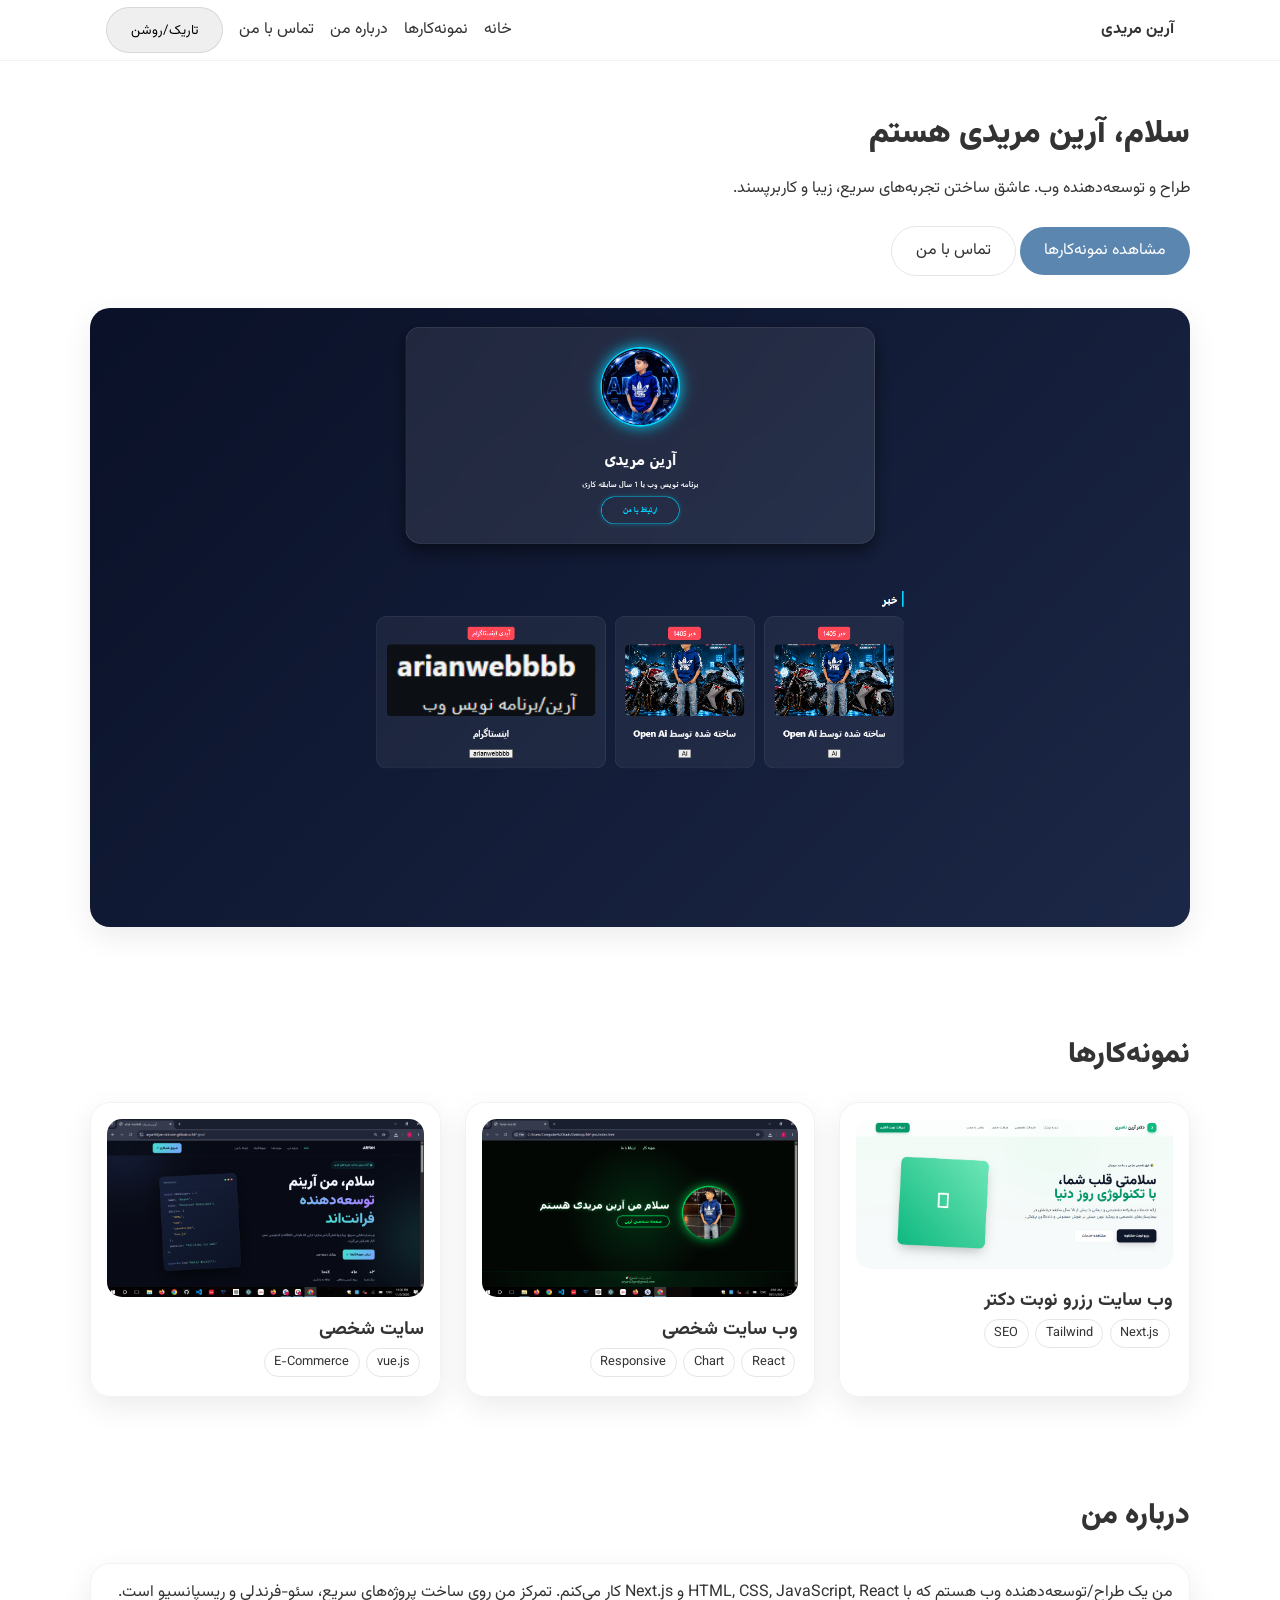
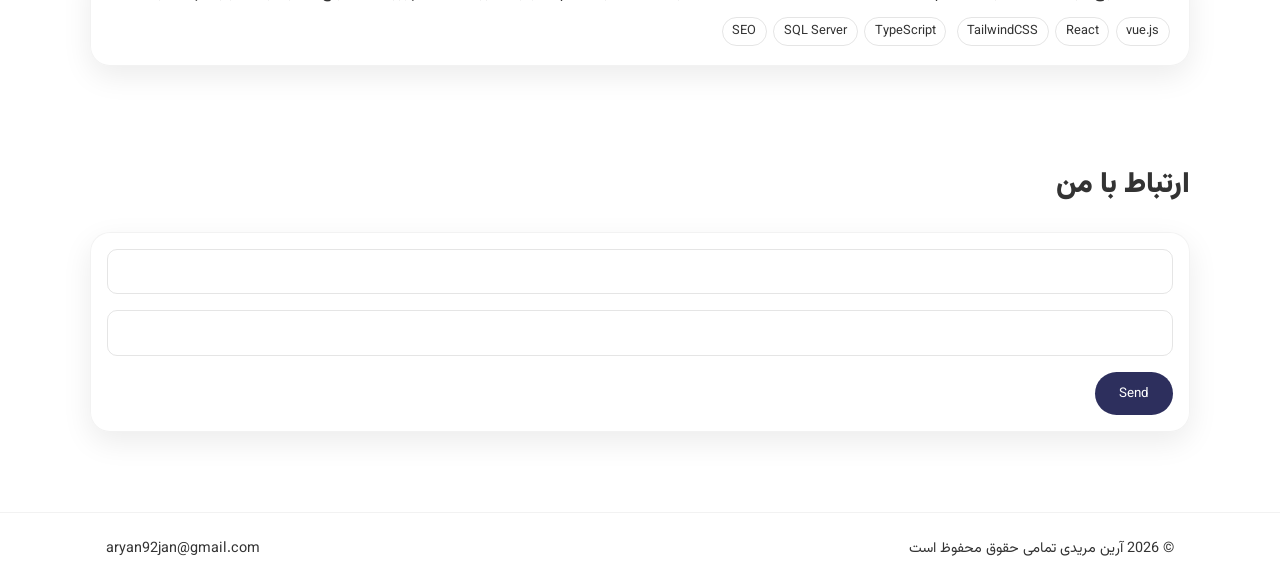
==== index.html @ 0975108d "Update index.html" ====
<!DOCTYPE html>
<html lang="fa" dir="rtl">
<head>
  <meta charset="UTF-8">
  <meta name="viewport" content="width=device-width, initial-scale=1.0">
  <title>آرین مریدی/برنامه نویس وب</title>
  <link rel="icon" href="ari.png">
</head>
<style>
@import url('https://fonts.googleapis.com/css2?family=Vazirmatn:wght@400;700;900&display=swap');
:root {
  --primary: #5b86b0;
  --accent: #2d2f5d;
}
* { box-sizing: border-box; margin: 0; padding: 0; }
body {
  font-family: 'Vazirmatn', sans-serif;
  background-color: #fff;
  color: #333;
  line-height: 1.6;
  scroll-behavior: smooth;
}
body.dark {
  background-color: #0f1222;
  color: #f0f0f0;
}
a { color: inherit; text-decoration: none; }
.container { max-width: 1100px; margin: auto; padding: 0 1rem; }
header {
  position: sticky; top: 0; background: rgba(255,255,255,0.9); backdrop-filter: blur(6px);
  border-bottom: 1px solid rgba(0,0,0,0.05); z-index: 50;
}
body.dark header { background: rgba(15,18,34,0.9); border-color: rgba(255,255,255,0.1); }
header .container { display: flex; align-items: center; justify-content: space-between; height: 60px; }
nav { display: flex; gap: 1rem; align-items: center; }
nav a:hover { color: var(--primary); }
.hero { display: grid; gap: 2rem; align-items: center; padding: 3rem 0; }
.hero img { width: 100%; border-radius: 20px; box-shadow: 0 10px 30px rgba(0,0,0,0.08); }
.btn { padding: 0.7rem 1.5rem; border-radius: 999px; display: inline-block;font-family: Vazirmatn; }
.btn-primary { background: var(--primary); color: #fff; }
.btn-outline { border: 1px solid rgba(0,0,0,0.1); }
body.dark .btn-outline { border-color: rgba(255,255,255,0.2);font-family: Vazirmatn; }
.section { padding: 3rem 0; }
.section-title { font-size: 1.8rem; font-weight: 900; margin-bottom: 1.5rem; }
.grid { display: grid; gap: 1.5rem; }
.grid-2 { grid-template-columns: repeat(auto-fit, minmax(250px,1fr)); }
.card {
  border-radius: 20px; padding: 1rem;
  background: rgba(255,255,255,0.7); backdrop-filter: blur(6px);
  border: 1px solid rgba(0,0,0,0.05); box-shadow: 0 10px 30px rgba(0,0,0,0.08);
}
body.dark .card { background: rgba(255,255,255,0.05); border-color: rgba(255,255,255,0.1); }
.card img { width: 100%; border-radius: 15px; margin-bottom: 0.5rem; }
footer { border-top: 1px solid rgba(0,0,0,0.05); padding: 1.5rem 0; margin-top: 2rem; font-size: 0.9rem; }
body.dark footer { border-color: rgba(255,255,255,0.1); }
form input, form textarea {
  width: 100%; padding: 0.7rem; border-radius: 10px;
  border: 1px solid rgba(0,0,0,0.1); margin-bottom: 1rem; background: transparent;
  font-family:Vazirmatn;
}
body.dark form input, body.dark form textarea { border-color: rgba(255,255,255,0.2); color: inherit; }
form button { background: var(--accent); color: #fff; border: none; padding: 0.7rem 1.5rem; border-radius: 999px;
font-family:Vazirmatn;
 }
.tag { font-size: 0.8rem; padding: 0.2rem 0.6rem; border-radius: 999px; border: 1px solid rgba(0,0,0,0.1); display: inline-block; margin: 0.2rem; }
body.dark .tag { border-color: rgba(255,255,255,0.2); }
.mobile-menu { display: none; }
@media(max-width:768px){
  .hero { grid-template-columns: 1fr; }
  nav.desktop { display: none; }
  .mobile-menu { display: block; }
}
</style>
<body>
<header>
  <div class="container">
    <div><a href="#home"><strong>آرین مریدی</strong></a></div>
    <nav class="desktop">
      <a href="#home">خانه</a>
      <a href="#projects">نمونه‌کارها</a>
      <a href="#about">درباره من</a>
      <a href="#contact">تماس با من</a>
      <button id="theme-toggle" class="btn btn-outline">تاریک/روشن</button>
    </nav>
    <div class="mobile-menu">
      <button id="menu-btn" class="btn btn-outline">☰</button>
    </div>
  </div>
  <div id="mobile-links" style="display:none;flex-direction:column;padding:1rem;gap:1rem;">
    <a href="#home">خانه</a>
    <a href="#projects">نمونه‌کارها</a>
    <a href="#about">درباره من</a>
    <a href="#contact">تماس با من</a>
    <button id="theme-toggle" class="btn btn-outline">تاریک/روشن</button>
  </div>
</header>

<main>
<section id="home" class="hero container">
  <div>
    <h1 style="font-size:2rem;font-weight:900;margin-bottom:1rem;">سلام، آرین مریدی هستم</h1>
    <p style="margin-bottom:1.5rem;">طراح و توسعه‌دهنده وب. عاشق ساختن تجربه‌های سریع، زیبا و کاربرپسند.</p>
    <a href="#projects" class="btn btn-primary">مشاهده نمونه‌کارها</a>
    <a href="#contact" class="btn btn-outline">تماس با من</a>
  </div>
  <div><img src="5.png" alt="ARIAN-MORIDI"></div>
</section>

<section id="projects" class="section container">
  <h2 class="section-title">نمونه‌کارها</h2>
  <div class="grid grid-2">
    <div class="card">
      <img src="4.png" alt="Corporate">
      <h3>وب سایت رزرو نوبت دکتر</h3>
      <div>
        <span class="tag">Next.js</span><span class="tag">Tailwind</span><span class="tag">SEO</span>
      </div>
    </div>
    <div class="card">
      <img src="2.png" alt="Dashboard">
      <h3>وب سایت شخصی</h3>
      <div>
        <span class="tag">React</span><span class="tag">Chart</span><span class="tag">Responsive</span>
      </div>
    </div>
    <div class="card">
      <img src="1.png" alt="Shop">
      <h3> سایت شخصی</h3>
      <div>
        <span class="tag">vue.js</span><span class="tag">E-Commerce</span>
      </div>
    </div>
  </div>
</section>

<section id="about" class="section container">
  <h2 class="section-title">درباره من</h2>
  <div class="card">
    <p>من یک طراح/توسعه‌دهنده وب هستم که با HTML, CSS, JavaScript, React و Next.js کار می‌کنم.
    تمرکز من روی ساخت پروژه‌های سریع، سئو-فرندلی و ریسپانسیو است.</p>
    <div style="margin-top:0.5rem;">
      <span class="tag">vue.js</span><span class="tag">React</span><span class="tag">TailwindCSS</span>
      <span class="tag">TypeScript</span><span class="tag">SQL Server</span><span class="tag">SEO</span>
    </div>
  </div>
</section>

<section id="contact" class="section container">
  <h2 class="section-title">ارتباط با من</h2>
  <div class="card">
<form action="https://formsubmit.co/your@email.com" method="POST">
     <input type="text" name="اسم شما" required>
     <input type="email" name="ایمیل شما" required>
     <button type="submit">Send</button>
</form>
  </div>
</section>
</main>
<footer>
  <div class="container" style="display:flex;justify-content:space-between;">
    <p>© 2026 آرین مریدی تمامی حقوق محفوظ است</p>
    <a href="mailto:aryan92jan@gmail.com">aryan92jan@gmail.com</a>
  </div>
</footer>
</body>
<script>
document.addEventListener("DOMContentLoaded", function(){
  const toggle = document.getElementById("theme-toggle");
  toggle.addEventListener("click", function(){
    document.body.classList.toggle("dark");
    localStorage.setItem("theme", document.body.classList.contains("dark") ? "dark" : "light");
  });
  if(localStorage.getItem("theme")==="dark"){
    document.body.classList.add("dark");
  }

  const menuBtn = document.getElementById("menu-btn");
  const menu = document.getElementById("mobile-links");
  menuBtn.addEventListener("click", ()=> menu.classList.toggle("show"));
});
</script>
</html>
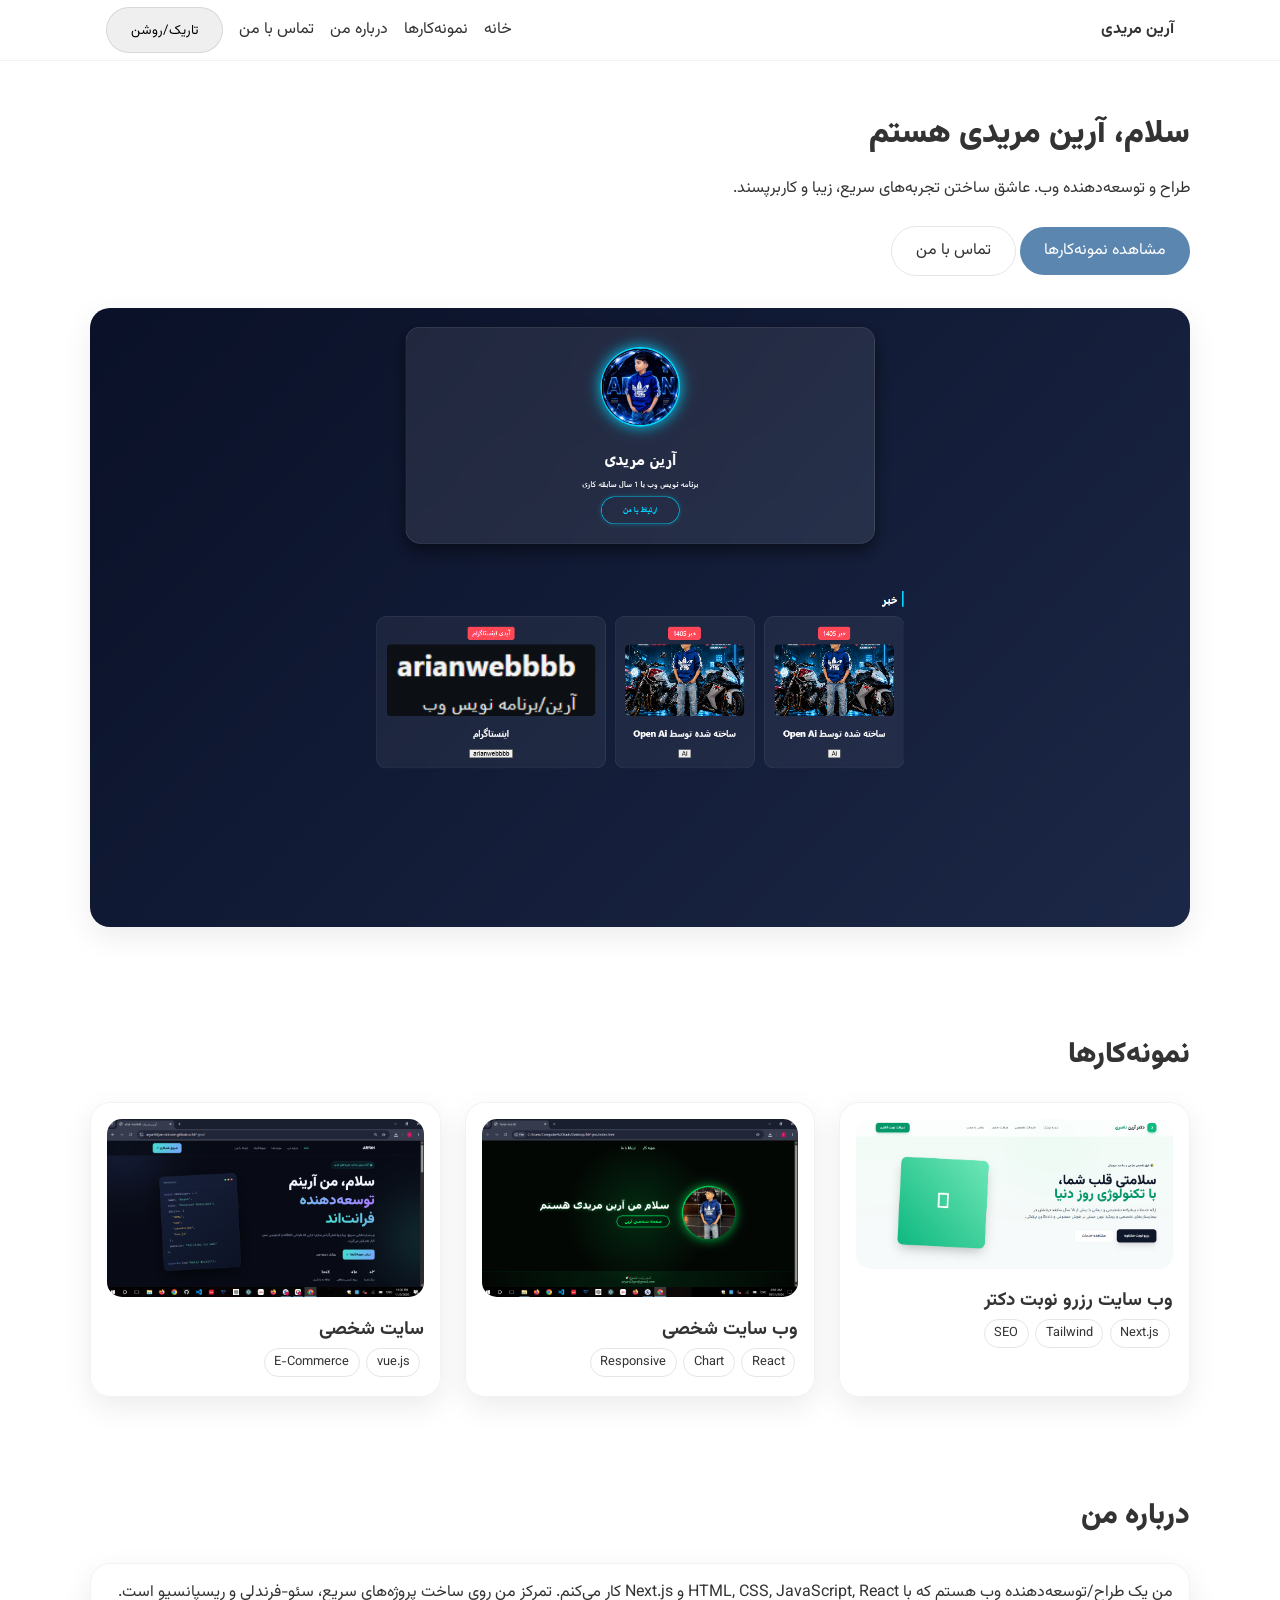
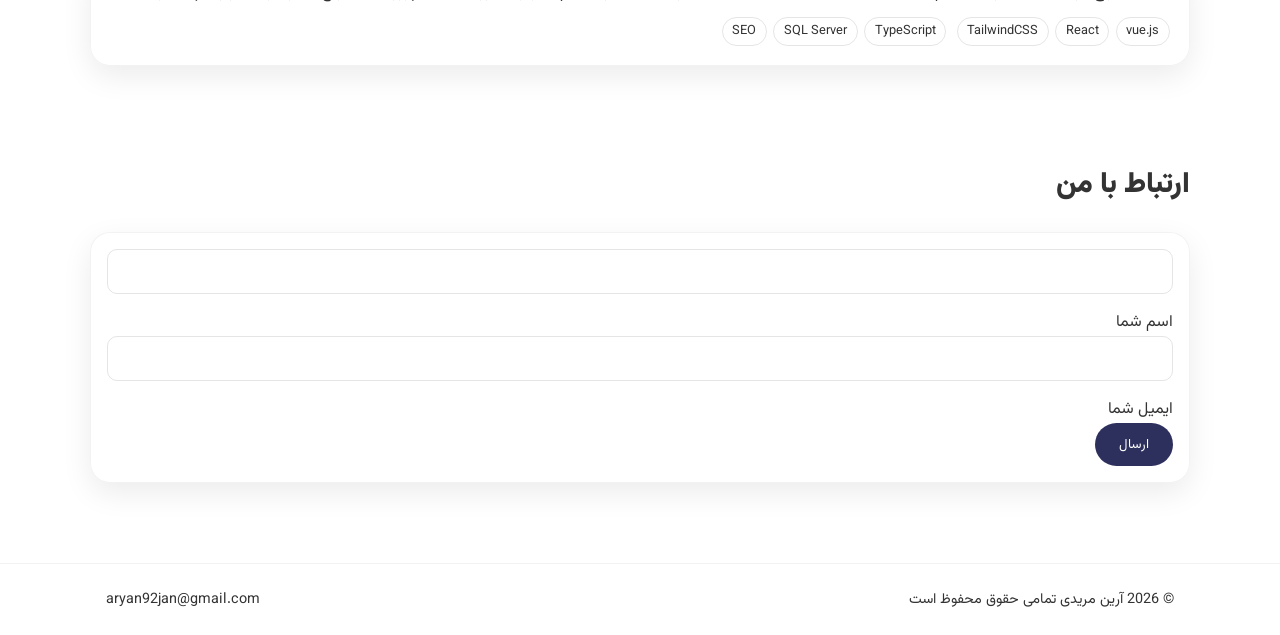
==== commit 31fd257e: "Update index.html" ====
--- a/index.html
+++ b/index.html
@@ -149,9 +149,9 @@
   <h2 class="section-title">ارتباط با من</h2>
   <div class="card">
 <form action="https://formsubmit.co/your@email.com" method="POST">
-     <input type="text" name="اسم شما" required>
-     <input type="email" name="ایمیل شما" required>
-     <button type="submit">Send</button>
+     <input type="text" name="name" required><p>اسم شما</p>
+     <input type="email" name="email" required><p>ایمیل شما</p>
+     <button type="submit">ارسال</button>
 </form>
   </div>
 </section>
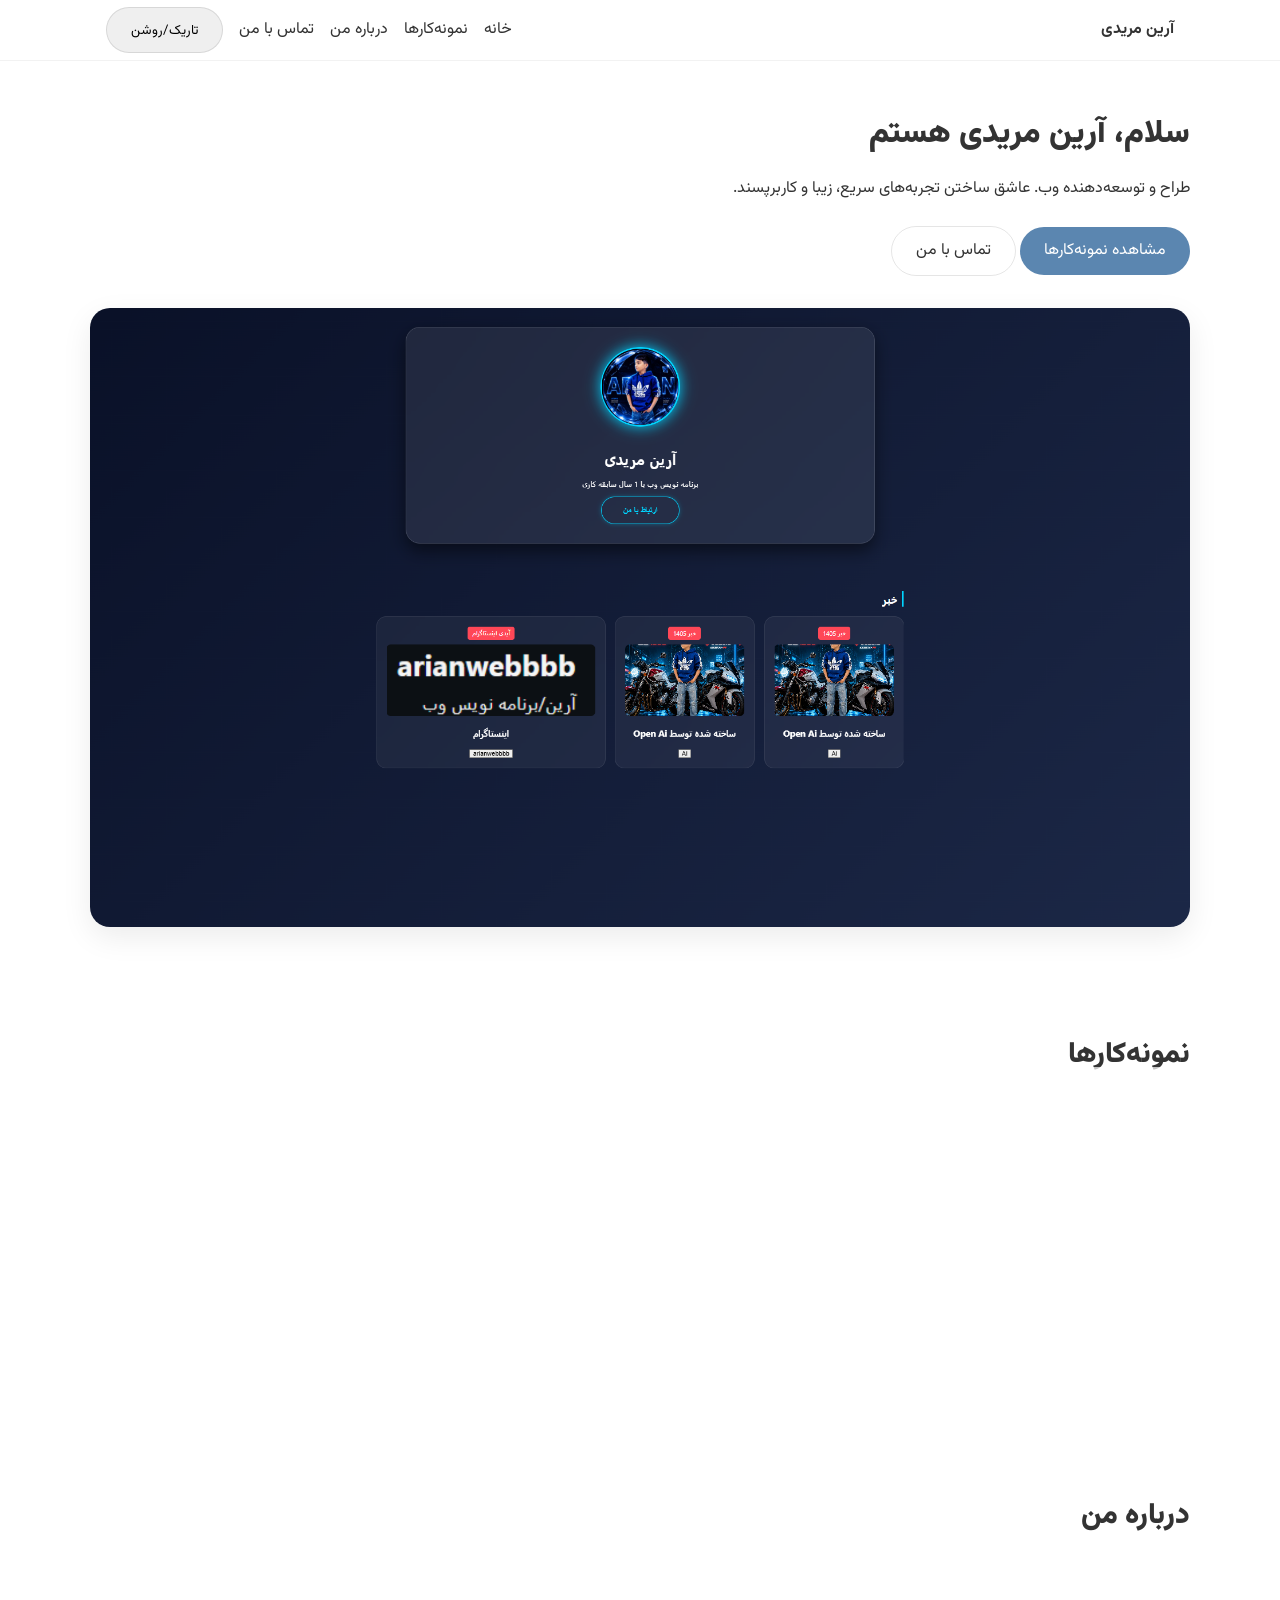
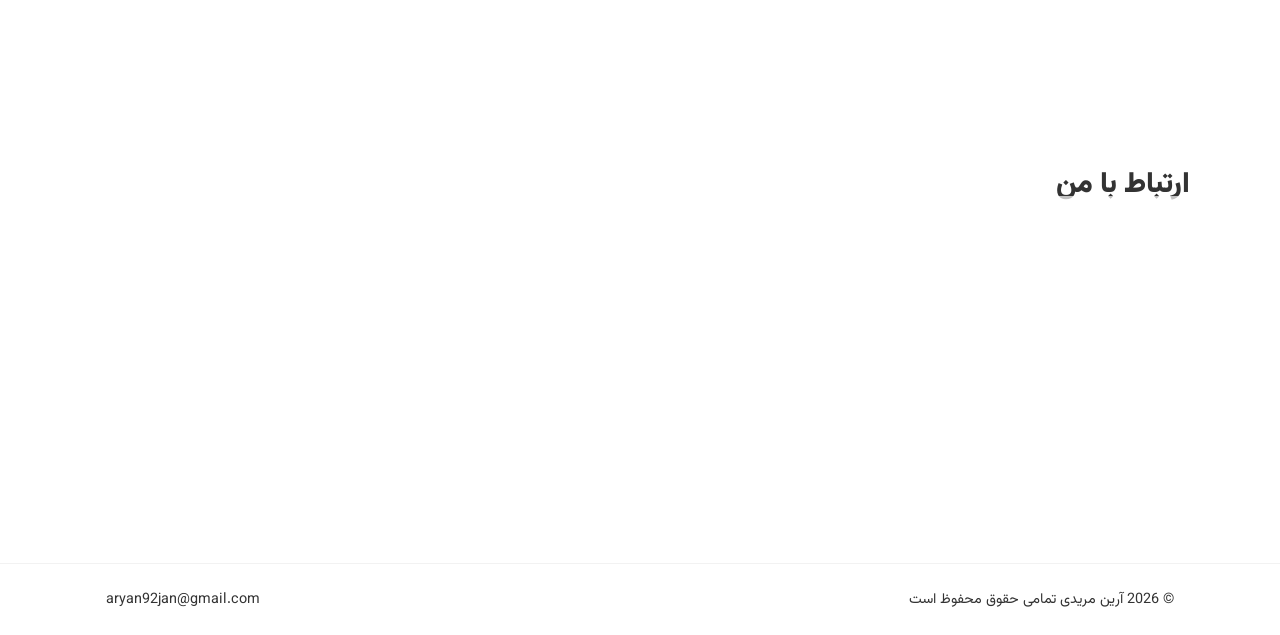
==== commit c0504fe8: "Update index.html" ====
--- a/index.html
+++ b/index.html
@@ -113,7 +113,7 @@
       <img src="4.png" alt="Corporate">
       <h3>وب سایت رزرو نوبت دکتر</h3>
       <div>
-        <span class="tag">Next.js</span><span class="tag">Tailwind</span><span class="tag">SEO</span>
+        <span class="tag">فرانت اند</span><span class="tag">html</span><span class="tag">css</span>
       </div>
     </div>
     <div class="card">
@@ -127,7 +127,7 @@
       <img src="1.png" alt="Shop">
       <h3> سایت شخصی</h3>
       <div>
-        <span class="tag">vue.js</span><span class="tag">E-Commerce</span>
+        <span class="tag">html css</span><span class="tag">فرانت اند</span>
       </div>
     </div>
   </div>
@@ -136,11 +136,11 @@
 <section id="about" class="section container">
   <h2 class="section-title">درباره من</h2>
   <div class="card">
-    <p>من یک طراح/توسعه‌دهنده وب هستم که با HTML, CSS, JavaScript, React و Next.js کار می‌کنم.
-    تمرکز من روی ساخت پروژه‌های سریع، سئو-فرندلی و ریسپانسیو است.</p>
+    <p>من یک طراح/توسعه‌دهنده وب هستم که با HTML, CSS, JavaScript کار می‌کنم.
+    تمرکز من روی ساخت پروژه‌های سریع، سئو و ریسپانسیو است.</p>
     <div style="margin-top:0.5rem;">
-      <span class="tag">vue.js</span><span class="tag">React</span><span class="tag">TailwindCSS</span>
-      <span class="tag">TypeScript</span><span class="tag">SQL Server</span><span class="tag">SEO</span>
+      <span class="tag">vue.js</span><span class="tag">html</span><span class="tag">css</span>
+      <span class="tag">javascript</span><span class="tag"></span><span class="tag"></span>
     </div>
   </div>
 </section>
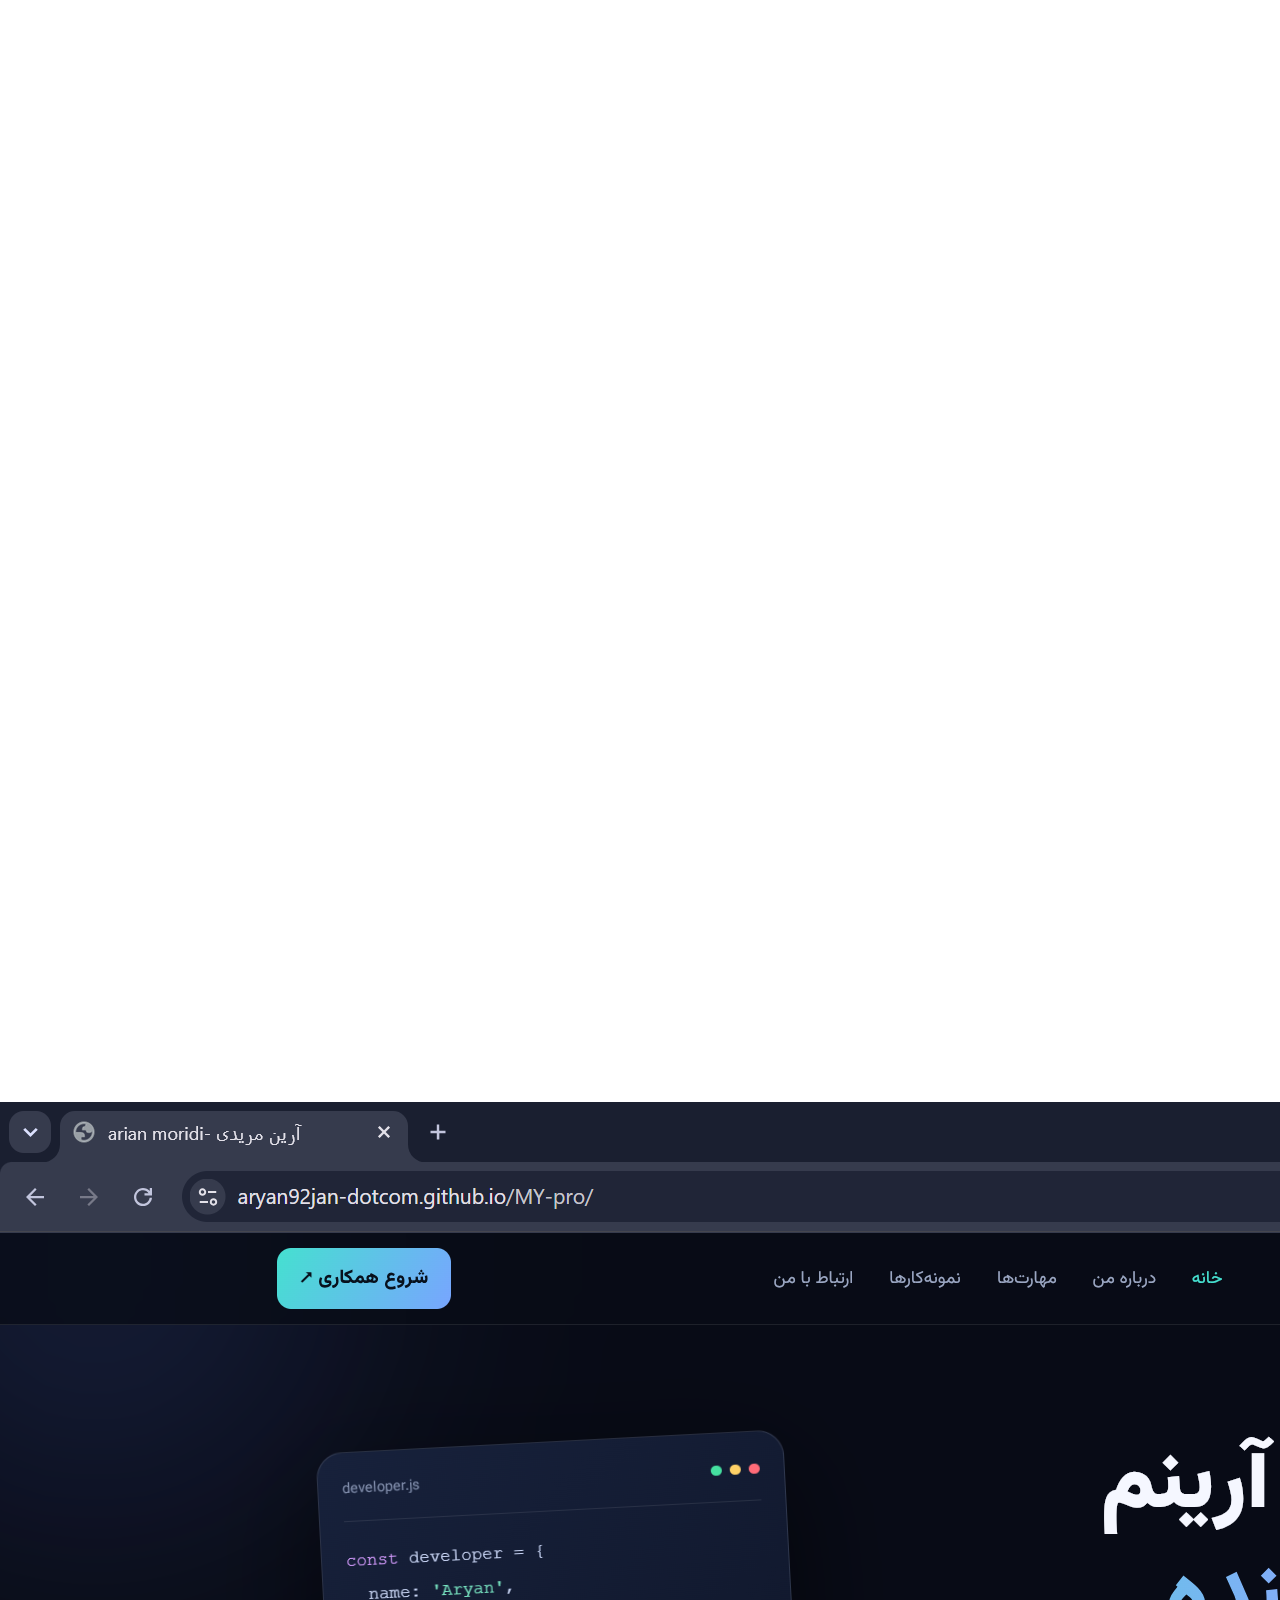
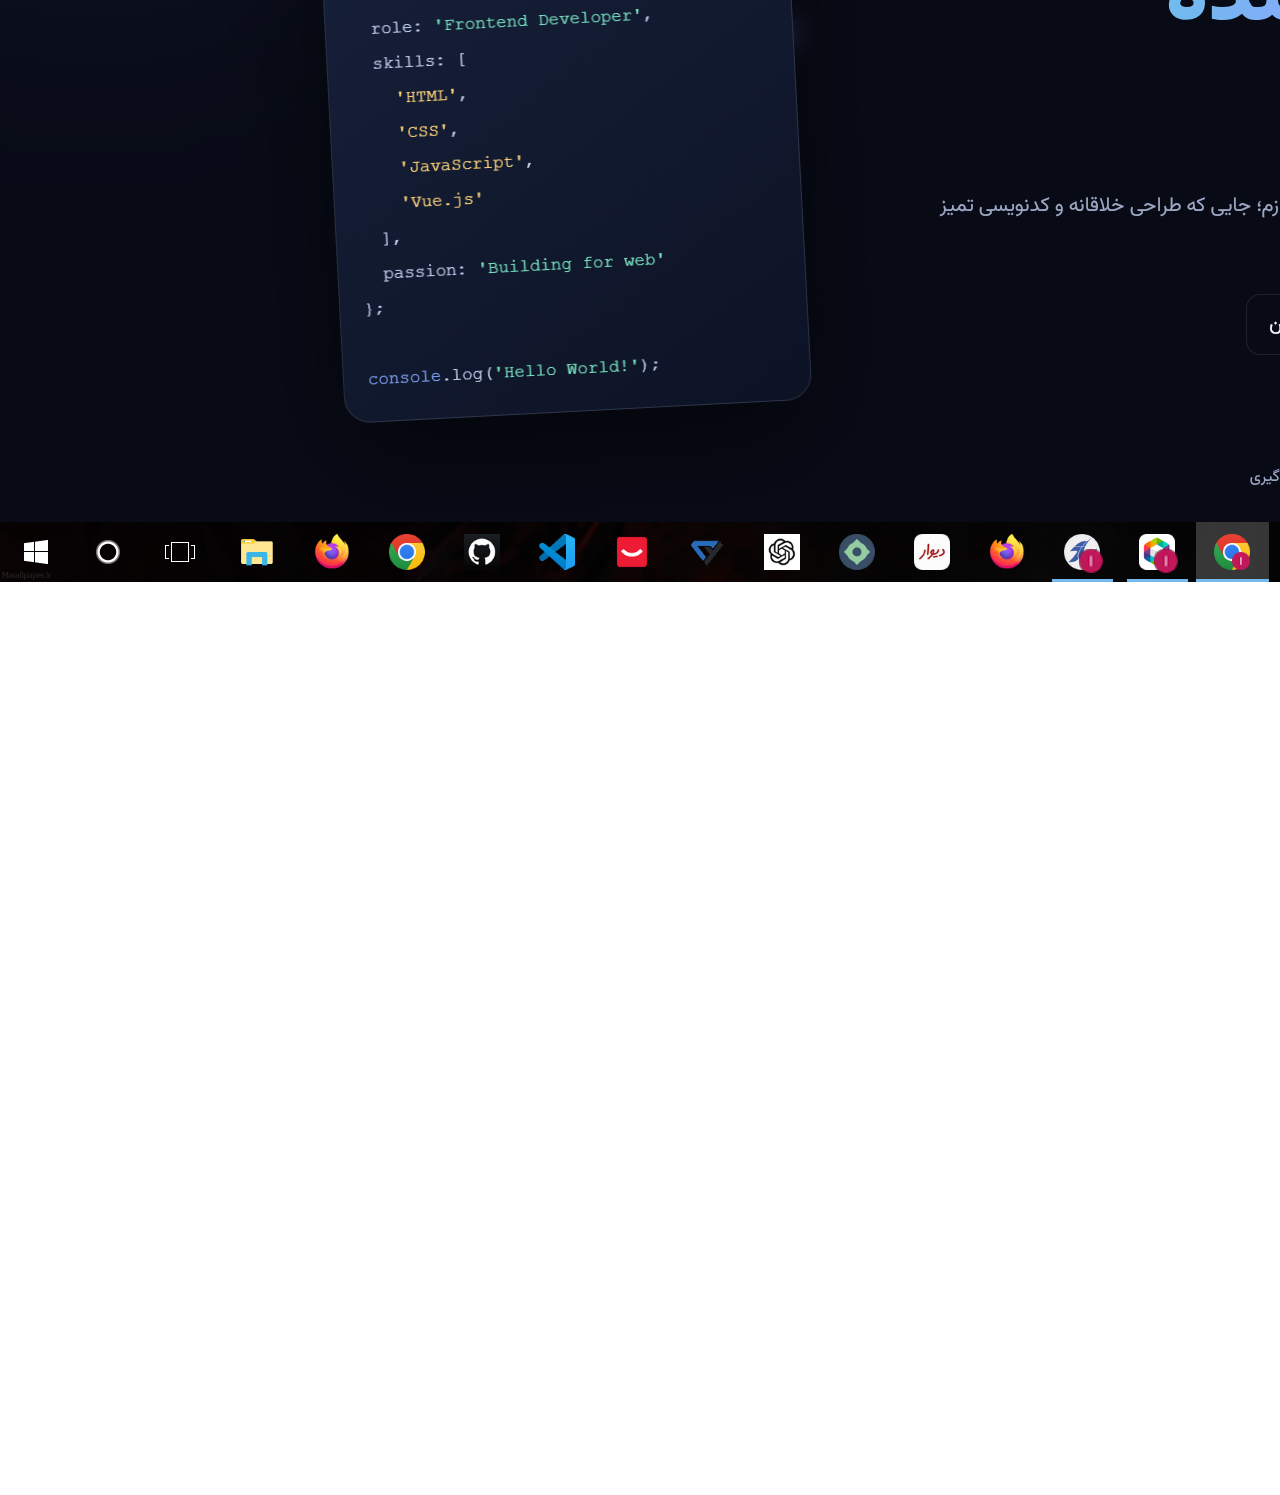
==== commit 3f04c53f: "Update index.html" ====
--- a/index.html
+++ b/index.html
@@ -110,20 +110,20 @@
   <h2 class="section-title">نمونه‌کارها</h2>
   <div class="grid grid-2">
     <div class="card">
-      <img src="4.png" alt="Corporate">
+      <img src="4.png" alt="نوبت دکتر">
       <h3>وب سایت رزرو نوبت دکتر</h3>
       <div>
         <span class="tag">فرانت اند</span><span class="tag">html</span><span class="tag">css</span>
       </div>
     </div>
     <div class="card">
-      <img src="2.png" alt="Dashboard">
+      <img src="2.png" alt="وب سایت شخصی">
       <h3>وب سایت شخصی</h3>
       <div>
-        <span class="tag">React</span><span class="tag">Chart</span><span class="tag">Responsive</span>
+        <span class="tag">فرانت اند</span><span class="tag">html css</span><span class="tag">javascript</span>
       </div>
     </div>
-    <div class="card">
+    <div class="شخصی">
       <img src="1.png" alt="Shop">
       <h3> سایت شخصی</h3>
       <div>
@@ -140,7 +140,7 @@
     تمرکز من روی ساخت پروژه‌های سریع، سئو و ریسپانسیو است.</p>
     <div style="margin-top:0.5rem;">
       <span class="tag">vue.js</span><span class="tag">html</span><span class="tag">css</span>
-      <span class="tag">javascript</span><span class="tag"></span><span class="tag"></span>
+      <span class="tag">javascript</span>
     </div>
   </div>
 </section>
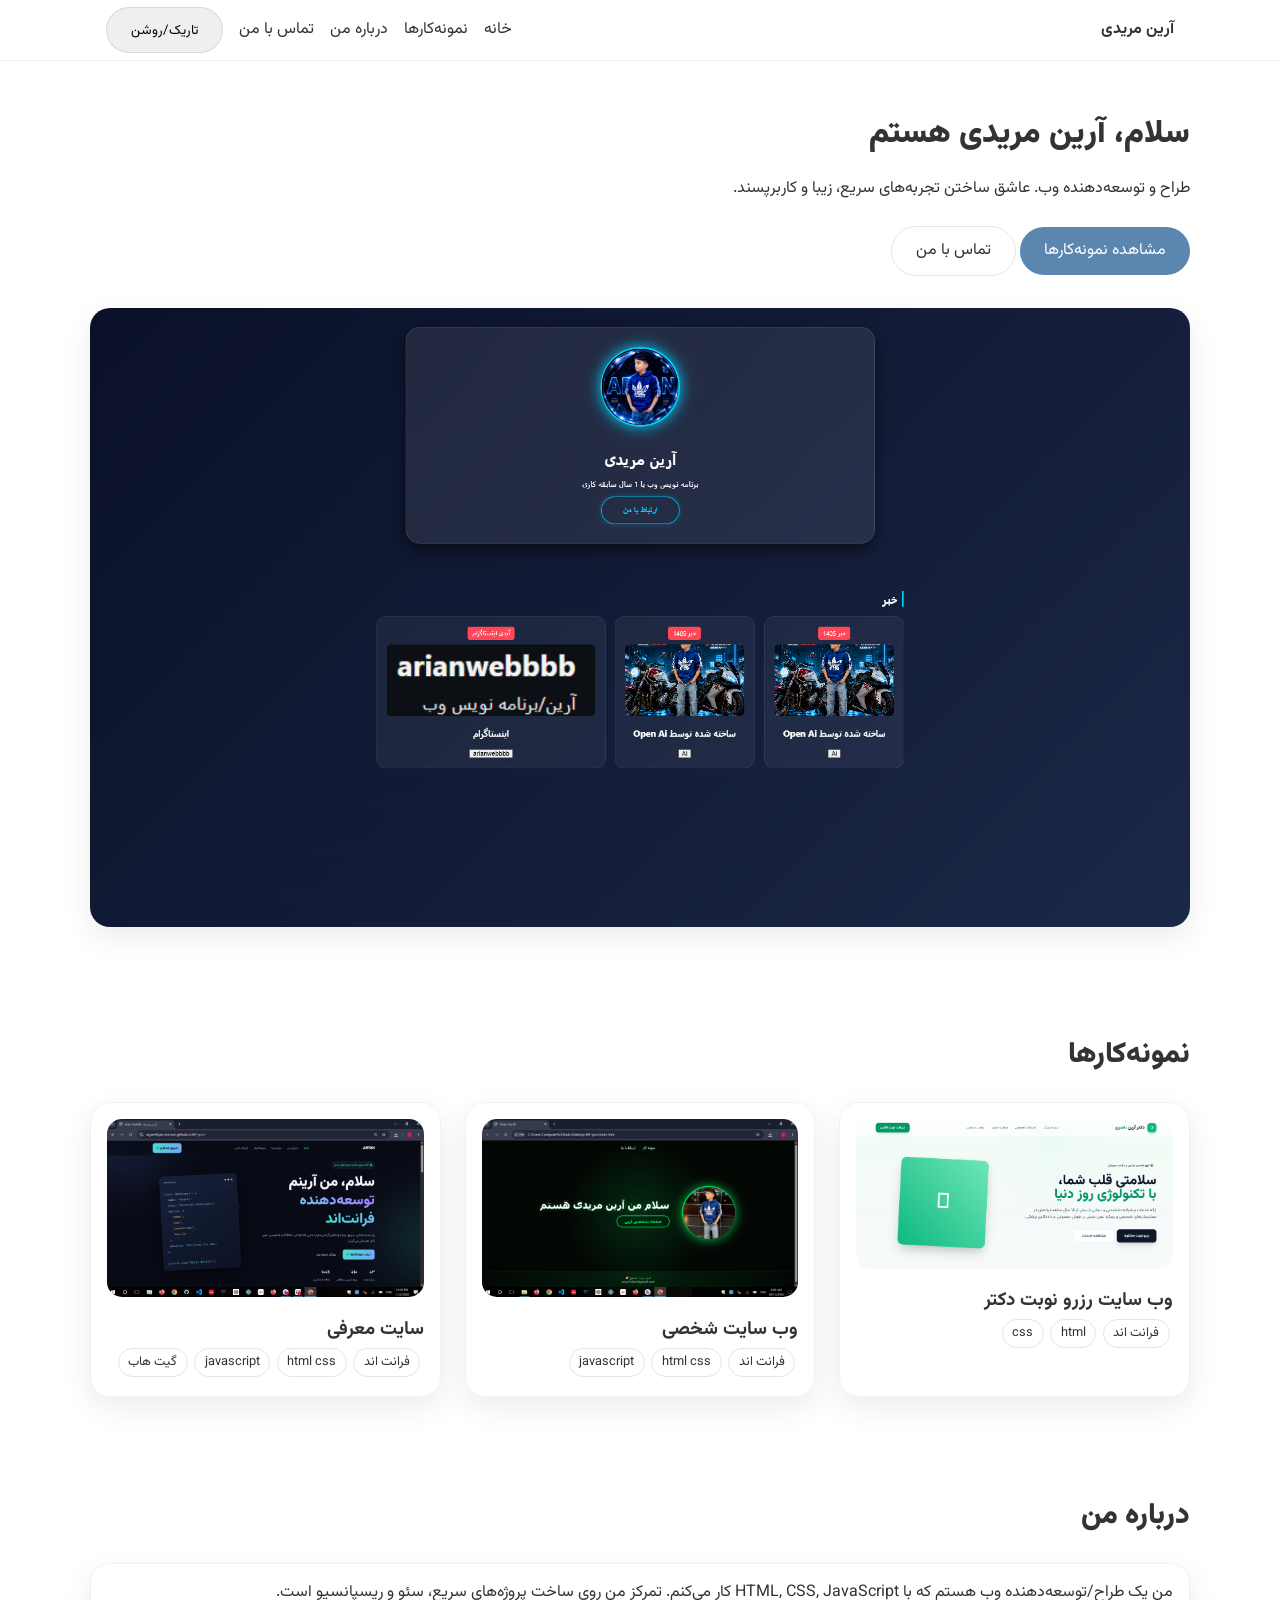
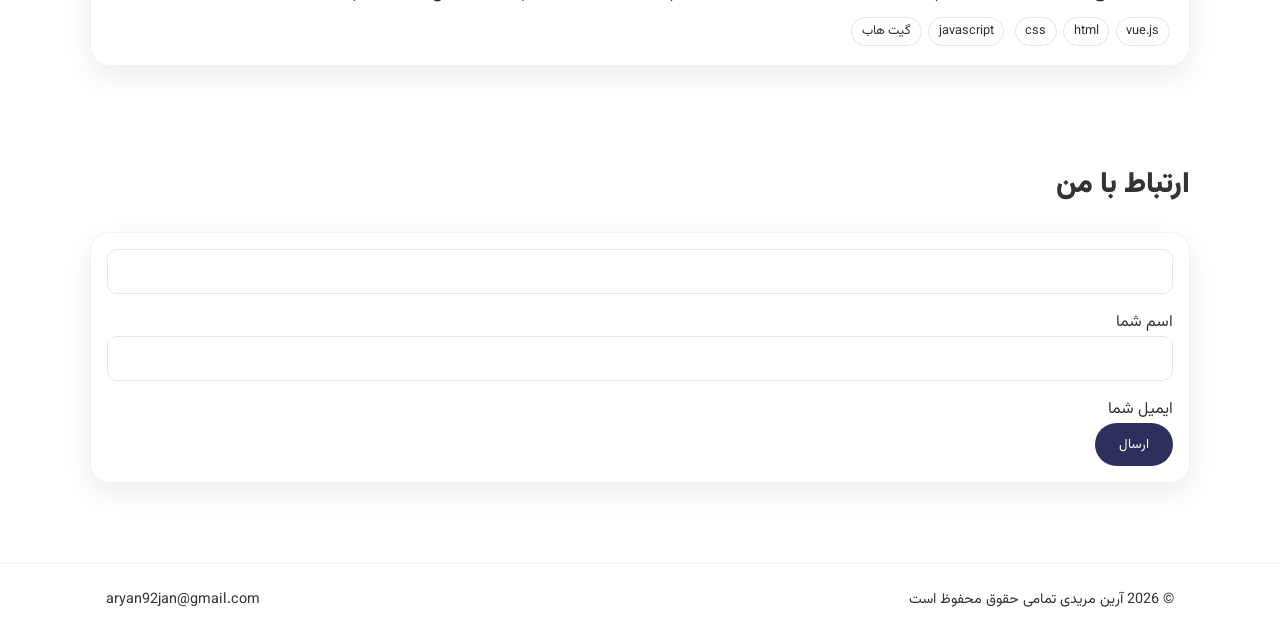
==== commit 9a006faf: "Update index.html" ====
--- a/index.html
+++ b/index.html
@@ -123,16 +123,15 @@
         <span class="tag">فرانت اند</span><span class="tag">html css</span><span class="tag">javascript</span>
       </div>
     </div>
-    <div class="شخصی">
-      <img src="1.png" alt="Shop">
-      <h3> سایت شخصی</h3>
+    <div class="card">
+      <img src="1.png" alt="وب سایت شخصی">
+      <h3>سایت معرفی</h3>
       <div>
-        <span class="tag">html css</span><span class="tag">فرانت اند</span>
+        <span class="tag">فرانت اند</span><span class="tag">html css</span><span class="tag">javascript</span><span class="tag">گیت هاب</span>
       </div>
     </div>
   </div>
 </section>
-
 <section id="about" class="section container">
   <h2 class="section-title">درباره من</h2>
   <div class="card">
@@ -140,7 +139,7 @@
     تمرکز من روی ساخت پروژه‌های سریع، سئو و ریسپانسیو است.</p>
     <div style="margin-top:0.5rem;">
       <span class="tag">vue.js</span><span class="tag">html</span><span class="tag">css</span>
-      <span class="tag">javascript</span>
+      <span class="tag">javascript</span><span class="tag">گیت هاب</span>
     </div>
   </div>
 </section>
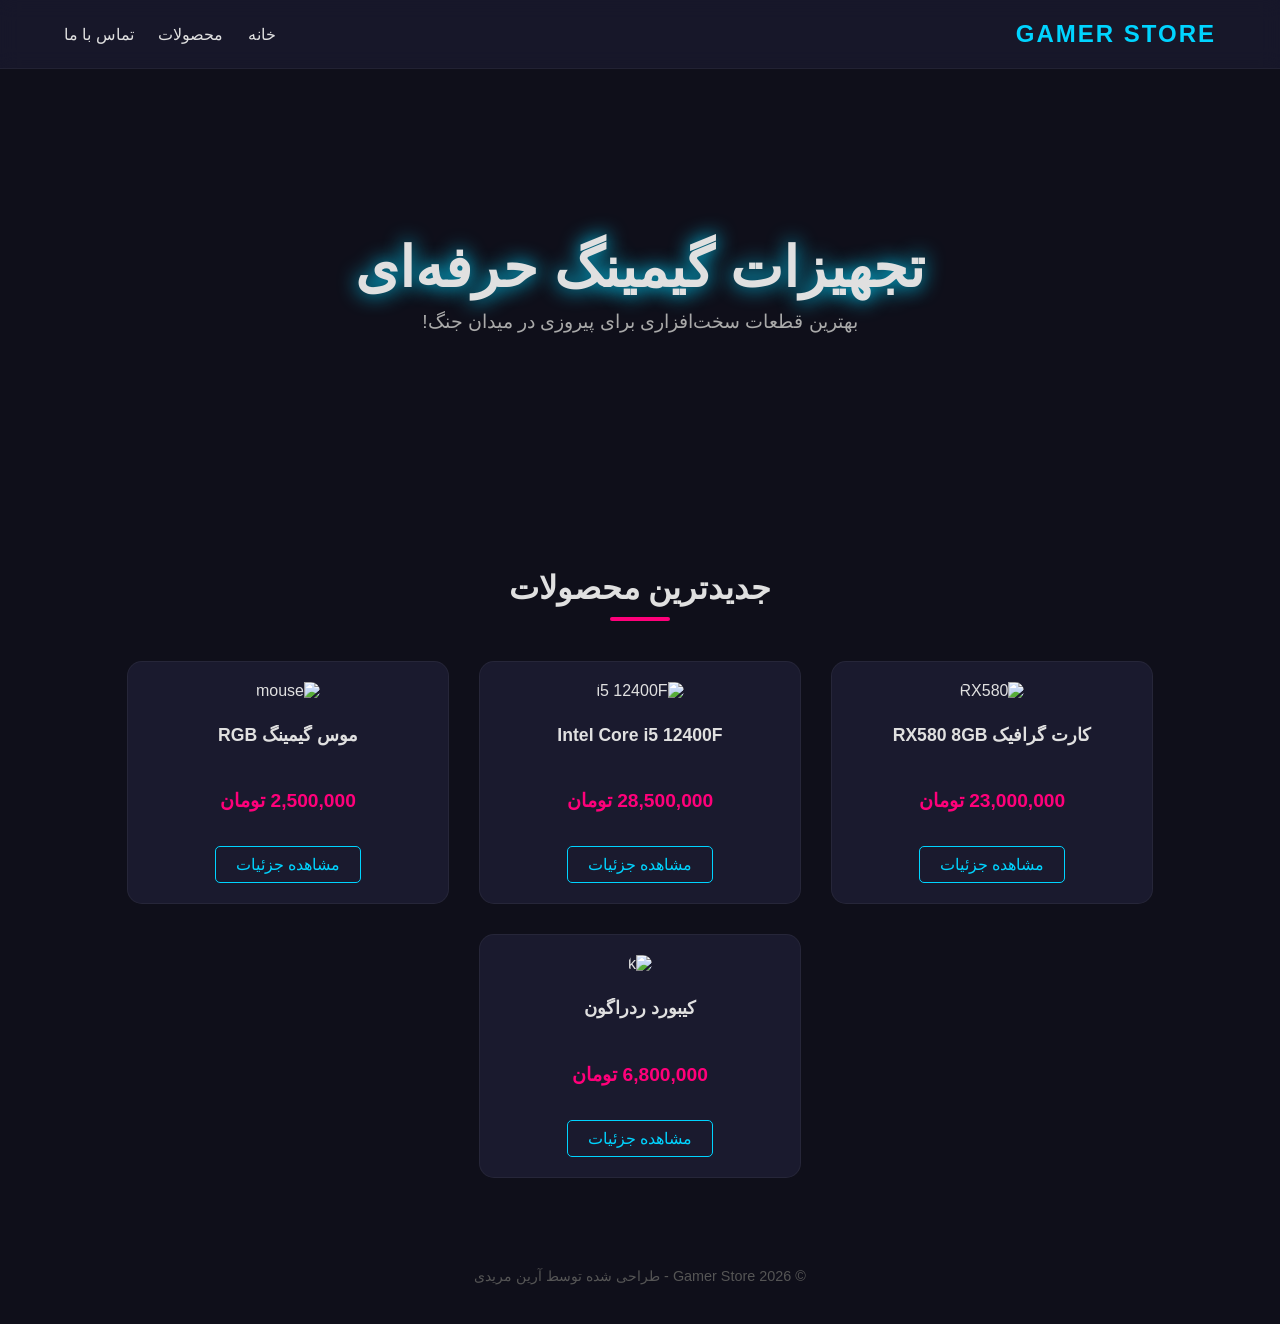
==== commit 55e1ca24: "Create index.html" ====
--- a/index.html
+++ b/index.html
@@ -1,181 +1,247 @@
 <!DOCTYPE html>
 <html lang="fa" dir="rtl">
 <head>
-  <meta charset="UTF-8">
-  <meta name="viewport" content="width=device-width, initial-scale=1.0">
-  <title>آرین مریدی/برنامه نویس وب</title>
-  <link rel="icon" href="ari.png">
+    <meta charset="UTF-8">
+    <meta name="viewport" content="width=device-width, initial-scale=1.0">
+    <title>گیمر استور | بهشت گیمر ها</title>
+    <link rel="icon" type="assets/logo.jpg" href="assets/logo.jpg">
+    <style>
+        :root {
+            --primary-color: #00d4ff;
+            --secondary-color: #ff007a;
+            --bg-dark: #0f0f1a;
+            --card-bg: #1a1a2e;
+            --text-light: #e0e0e0;
+        }
+
+        body {
+            background-color: var(--bg-dark);
+            color: var(--text-light);
+            font-family: 'Tahoma', sans-serif;
+            margin: 0;
+            padding: 0;
+        }
+
+        header {
+            padding: 20px 5%;
+            display: flex;
+            justify-content: space-between;
+            align-items: center;
+            background: rgba(26, 26, 46, 0.8);
+            backdrop-filter: blur(10px); /* افکت شیشه‌ای خفن */
+            position: sticky;
+            top: 0;
+            z-index: 1000;
+            border-bottom: 1px solid rgba(255, 255, 255, 0.05);
+        }
+
+        .logo {
+            font-size: 1.5rem;
+            font-weight: bold;
+            color: var(--primary-color);
+            text-decoration: none;
+            text-transform: uppercase;
+            letter-spacing: 2px;
+        }
+
+        .nav-links a {
+            color: var(--text-light);
+            text-decoration: none;
+            margin-right: 20px;
+            transition: 0.3s;
+        }
+
+        .nav-links a:hover {
+            color: var(--primary-color);
+        }
+		
+        .hero {
+            height: 450px;
+            background: linear-gradient(rgba(15, 15, 26, 0.7), rgba(15, 15, 26, 0.7)), 
+                        url('assets/GTA VI.jpg');
+            background-size: cover;
+            background-position: center;
+            display: flex;
+            flex-direction: column;
+            justify-content: center;
+            align-items: center;
+            text-align: center;
+            padding: 0 20px;
+        }
+
+        .hero h1 {
+            font-size: 3.5rem;
+            margin: 0;
+            text-shadow: 0 0 20px var(--primary-color);
+        }
+
+        .hero p {
+            font-size: 1.2rem;
+            color: #aaa;
+            margin-top: 10px;
+        }
+
+        .container {
+            max-width: 1200px;
+            margin: 50px auto;
+            padding: 0 20px;
+        }
+
+        .section-title {
+            text-align: center;
+            font-size: 2rem;
+            margin-bottom: 40px;
+            position: relative;
+        }
+
+        .section-title::after {
+            content: '';
+            display: block;
+            width: 60px;
+            height: 4px;
+            background: var(--secondary-color);
+            margin: 10px auto;
+            border-radius: 2px;
+        }
+
+        .product-grid {
+            display: flex;
+            flex-wrap: wrap;
+            gap: 30px;
+            justify-content: center;
+        }
+
+        .product-card {
+            background: var(--card-bg);
+            border-radius: 15px;
+            width: 280px;
+            padding: 20px;
+            text-align: center;
+            transition: 0.3s;
+            border: 1px solid rgba(255, 255, 255, 0.05);
+            position: relative;
+            overflow: hidden;
+        }
+
+        .product-card:hover {
+            transform: translateY(-10px);
+            border-color: var(--primary-color);
+            box-shadow: 0 10px 30px rgba(0, 212, 255, 0.2);
+        }
+
+        .product-card img {
+            width: 100%;
+            height: 180px;
+            object-fit: contain;
+            margin-bottom: 15px;
+            border-radius: 10px;
+        }
+
+        .product-card h3 {
+            font-size: 1.1rem;
+            margin: 10px 0;
+            height: 45px;
+            overflow: hidden;
+        }
+
+        .product-card p {
+            color: var(--secondary-color);
+            font-weight: bold;
+            font-size: 1.2rem;
+        }
+
+        .product-card a {
+            display: block;
+            text-decoration: none;
+            color: inherit;
+        }
+
+        .view-btn {
+            display: inline-block;
+            margin-top: 15px;
+            padding: 8px 20px;
+            background: transparent;
+            border: 1px solid var(--primary-color);
+            color: var(--primary-color);
+            border-radius: 5px;
+            text-decoration: none;
+            transition: 0.3s;
+        }
+
+        .view-btn:hover {
+            background: var(--primary-color);
+            color: #fff;
+        }
+
+        footer {
+            text-align: center;
+            padding: 40px;
+            color: #555;
+            font-size: 0.9rem;
+        }
+
+        /* موبایل */
+        @media (max-width: 768px) {
+            .hero h1 { font-size: 2.2rem; }
+            .product-card { width: 100%; }
+        }
+    </style>
 </head>
-<style>
-@import url('https://fonts.googleapis.com/css2?family=Vazirmatn:wght@400;700;900&display=swap');
-:root {
-  --primary: #5b86b0;
-  --accent: #2d2f5d;
-}
-* { box-sizing: border-box; margin: 0; padding: 0; }
-body {
-  font-family: 'Vazirmatn', sans-serif;
-  background-color: #fff;
-  color: #333;
-  line-height: 1.6;
-  scroll-behavior: smooth;
-}
-body.dark {
-  background-color: #0f1222;
-  color: #f0f0f0;
-}
-a { color: inherit; text-decoration: none; }
-.container { max-width: 1100px; margin: auto; padding: 0 1rem; }
-header {
-  position: sticky; top: 0; background: rgba(255,255,255,0.9); backdrop-filter: blur(6px);
-  border-bottom: 1px solid rgba(0,0,0,0.05); z-index: 50;
-}
-body.dark header { background: rgba(15,18,34,0.9); border-color: rgba(255,255,255,0.1); }
-header .container { display: flex; align-items: center; justify-content: space-between; height: 60px; }
-nav { display: flex; gap: 1rem; align-items: center; }
-nav a:hover { color: var(--primary); }
-.hero { display: grid; gap: 2rem; align-items: center; padding: 3rem 0; }
-.hero img { width: 100%; border-radius: 20px; box-shadow: 0 10px 30px rgba(0,0,0,0.08); }
-.btn { padding: 0.7rem 1.5rem; border-radius: 999px; display: inline-block;font-family: Vazirmatn; }
-.btn-primary { background: var(--primary); color: #fff; }
-.btn-outline { border: 1px solid rgba(0,0,0,0.1); }
-body.dark .btn-outline { border-color: rgba(255,255,255,0.2);font-family: Vazirmatn; }
-.section { padding: 3rem 0; }
-.section-title { font-size: 1.8rem; font-weight: 900; margin-bottom: 1.5rem; }
-.grid { display: grid; gap: 1.5rem; }
-.grid-2 { grid-template-columns: repeat(auto-fit, minmax(250px,1fr)); }
-.card {
-  border-radius: 20px; padding: 1rem;
-  background: rgba(255,255,255,0.7); backdrop-filter: blur(6px);
-  border: 1px solid rgba(0,0,0,0.05); box-shadow: 0 10px 30px rgba(0,0,0,0.08);
-}
-body.dark .card { background: rgba(255,255,255,0.05); border-color: rgba(255,255,255,0.1); }
-.card img { width: 100%; border-radius: 15px; margin-bottom: 0.5rem; }
-footer { border-top: 1px solid rgba(0,0,0,0.05); padding: 1.5rem 0; margin-top: 2rem; font-size: 0.9rem; }
-body.dark footer { border-color: rgba(255,255,255,0.1); }
-form input, form textarea {
-  width: 100%; padding: 0.7rem; border-radius: 10px;
-  border: 1px solid rgba(0,0,0,0.1); margin-bottom: 1rem; background: transparent;
-  font-family:Vazirmatn;
-}
-body.dark form input, body.dark form textarea { border-color: rgba(255,255,255,0.2); color: inherit; }
-form button { background: var(--accent); color: #fff; border: none; padding: 0.7rem 1.5rem; border-radius: 999px;
-font-family:Vazirmatn;
- }
-.tag { font-size: 0.8rem; padding: 0.2rem 0.6rem; border-radius: 999px; border: 1px solid rgba(0,0,0,0.1); display: inline-block; margin: 0.2rem; }
-body.dark .tag { border-color: rgba(255,255,255,0.2); }
-.mobile-menu { display: none; }
-@media(max-width:768px){
-  .hero { grid-template-columns: 1fr; }
-  nav.desktop { display: none; }
-  .mobile-menu { display: block; }
-}
-</style>
 <body>
-<header>
-  <div class="container">
-    <div><a href="#home"><strong>آرین مریدی</strong></a></div>
-    <nav class="desktop">
-      <a href="#home">خانه</a>
-      <a href="#projects">نمونه‌کارها</a>
-      <a href="#about">درباره من</a>
-      <a href="#contact">تماس با من</a>
-      <button id="theme-toggle" class="btn btn-outline">تاریک/روشن</button>
-    </nav>
-    <div class="mobile-menu">
-      <button id="menu-btn" class="btn btn-outline">☰</button>
+
+    <header>
+        <a href="index.html" class="logo">GAMER STORE</a>
+        <nav class="nav-links">
+            <a href="index.html">خانه</a>
+            <a href="index.html">محصولات</a>
+            <a href="my.html">تماس با ما</a>
+        </nav>
+    </header>
+
+    <section class="hero">
+        <h1>تجهیزات گیمینگ حرفه‌ای</h1>
+        <p>بهترین قطعات سخت‌افزاری برای پیروزی در میدان جنگ!</p>
+    </section>
+
+    <div class="container">
+        <h2 class="section-title">جدیدترین محصولات</h2>
+        <div class="product-grid">
+            <div class="product-card">
+                <a href="rx580.html">
+                    <img src="assets/RX580.jpg" alt="RX580">
+                    <h3>کارت گرافیک RX580 8GB</h3>
+                    <p>23,000,000 تومان</p>
+                    <span class="view-btn">مشاهده جزئیات</span>
+                </a>
+            </div>
+            <div class="product-card">
+                <a href="i5.html">
+                    <img src="assets/i5.jpg" alt="i5 12400F">
+                    <h3>Intel Core i5 12400F</h3>
+                    <p>28,500,000 تومان</p>
+                    <span class="view-btn">مشاهده جزئیات</span>
+                </a>
+            </div>
+            <div class="product-card">
+                <a href="mouse.html">
+                    <img src="assets/mouse.jpg" alt="mouse">
+                    <h3>موس گیمینگ RGB</h3>
+                    <p>2,500,000 تومان</p>
+                    <span class="view-btn">مشاهده جزئیات</span>
+                </a>
+            </div>
+            <div class="product-card">
+                <a href="K.html">
+                    <img src="assets/k.jpg" alt="k">
+                    <h3>کیبورد ردراگون</h3>
+                    <p>6,800,000 تومان</p>
+                    <span class="view-btn">مشاهده جزئیات</span>
+                </a>
+            </div>
+        </div>
     </div>
-  </div>
-  <div id="mobile-links" style="display:none;flex-direction:column;padding:1rem;gap:1rem;">
-    <a href="#home">خانه</a>
-    <a href="#projects">نمونه‌کارها</a>
-    <a href="#about">درباره من</a>
-    <a href="#contact">تماس با من</a>
-    <button id="theme-toggle" class="btn btn-outline">تاریک/روشن</button>
-  </div>
-</header>
-
-<main>
-<section id="home" class="hero container">
-  <div>
-    <h1 style="font-size:2rem;font-weight:900;margin-bottom:1rem;">سلام، آرین مریدی هستم</h1>
-    <p style="margin-bottom:1.5rem;">طراح و توسعه‌دهنده وب. عاشق ساختن تجربه‌های سریع، زیبا و کاربرپسند.</p>
-    <a href="#projects" class="btn btn-primary">مشاهده نمونه‌کارها</a>
-    <a href="#contact" class="btn btn-outline">تماس با من</a>
-  </div>
-  <div><img src="5.png" alt="ARIAN-MORIDI"></div>
-</section>
-
-<section id="projects" class="section container">
-  <h2 class="section-title">نمونه‌کارها</h2>
-  <div class="grid grid-2">
-    <div class="card">
-      <img src="4.png" alt="نوبت دکتر">
-      <h3>وب سایت رزرو نوبت دکتر</h3>
-      <div>
-        <span class="tag">فرانت اند</span><span class="tag">html</span><span class="tag">css</span>
-      </div>
-    </div>
-    <div class="card">
-      <img src="2.png" alt="وب سایت شخصی">
-      <h3>وب سایت شخصی</h3>
-      <div>
-        <span class="tag">فرانت اند</span><span class="tag">html css</span><span class="tag">javascript</span>
-      </div>
-    </div>
-    <div class="card">
-      <img src="1.png" alt="وب سایت شخصی">
-      <h3>سایت معرفی</h3>
-      <div>
-        <span class="tag">فرانت اند</span><span class="tag">html css</span><span class="tag">javascript</span><span class="tag">گیت هاب</span>
-      </div>
-    </div>
-  </div>
-</section>
-<section id="about" class="section container">
-  <h2 class="section-title">درباره من</h2>
-  <div class="card">
-    <p>من یک طراح/توسعه‌دهنده وب هستم که با HTML, CSS, JavaScript کار می‌کنم.
-    تمرکز من روی ساخت پروژه‌های سریع، سئو و ریسپانسیو است.</p>
-    <div style="margin-top:0.5rem;">
-      <span class="tag">vue.js</span><span class="tag">html</span><span class="tag">css</span>
-      <span class="tag">javascript</span><span class="tag">گیت هاب</span>
-    </div>
-  </div>
-</section>
-
-<section id="contact" class="section container">
-  <h2 class="section-title">ارتباط با من</h2>
-  <div class="card">
-<form action="https://formsubmit.co/your@email.com" method="POST">
-     <input type="text" name="name" required><p>اسم شما</p>
-     <input type="email" name="email" required><p>ایمیل شما</p>
-     <button type="submit">ارسال</button>
-</form>
-  </div>
-</section>
-</main>
-<footer>
-  <div class="container" style="display:flex;justify-content:space-between;">
-    <p>© 2026 آرین مریدی تمامی حقوق محفوظ است</p>
-    <a href="mailto:aryan92jan@gmail.com">aryan92jan@gmail.com</a>
-  </div>
-</footer>
+    <footer>
+        &copy; 2026 Gamer Store - طراحی شده توسط آرین مریدی
+    </footer>
 </body>
-<script>
-document.addEventListener("DOMContentLoaded", function(){
-  const toggle = document.getElementById("theme-toggle");
-  toggle.addEventListener("click", function(){
-    document.body.classList.toggle("dark");
-    localStorage.setItem("theme", document.body.classList.contains("dark") ? "dark" : "light");
-  });
-  if(localStorage.getItem("theme")==="dark"){
-    document.body.classList.add("dark");
-  }
-
-  const menuBtn = document.getElementById("menu-btn");
-  const menu = document.getElementById("mobile-links");
-  menuBtn.addEventListener("click", ()=> menu.classList.toggle("show"));
-});
-</script>
 </html>
